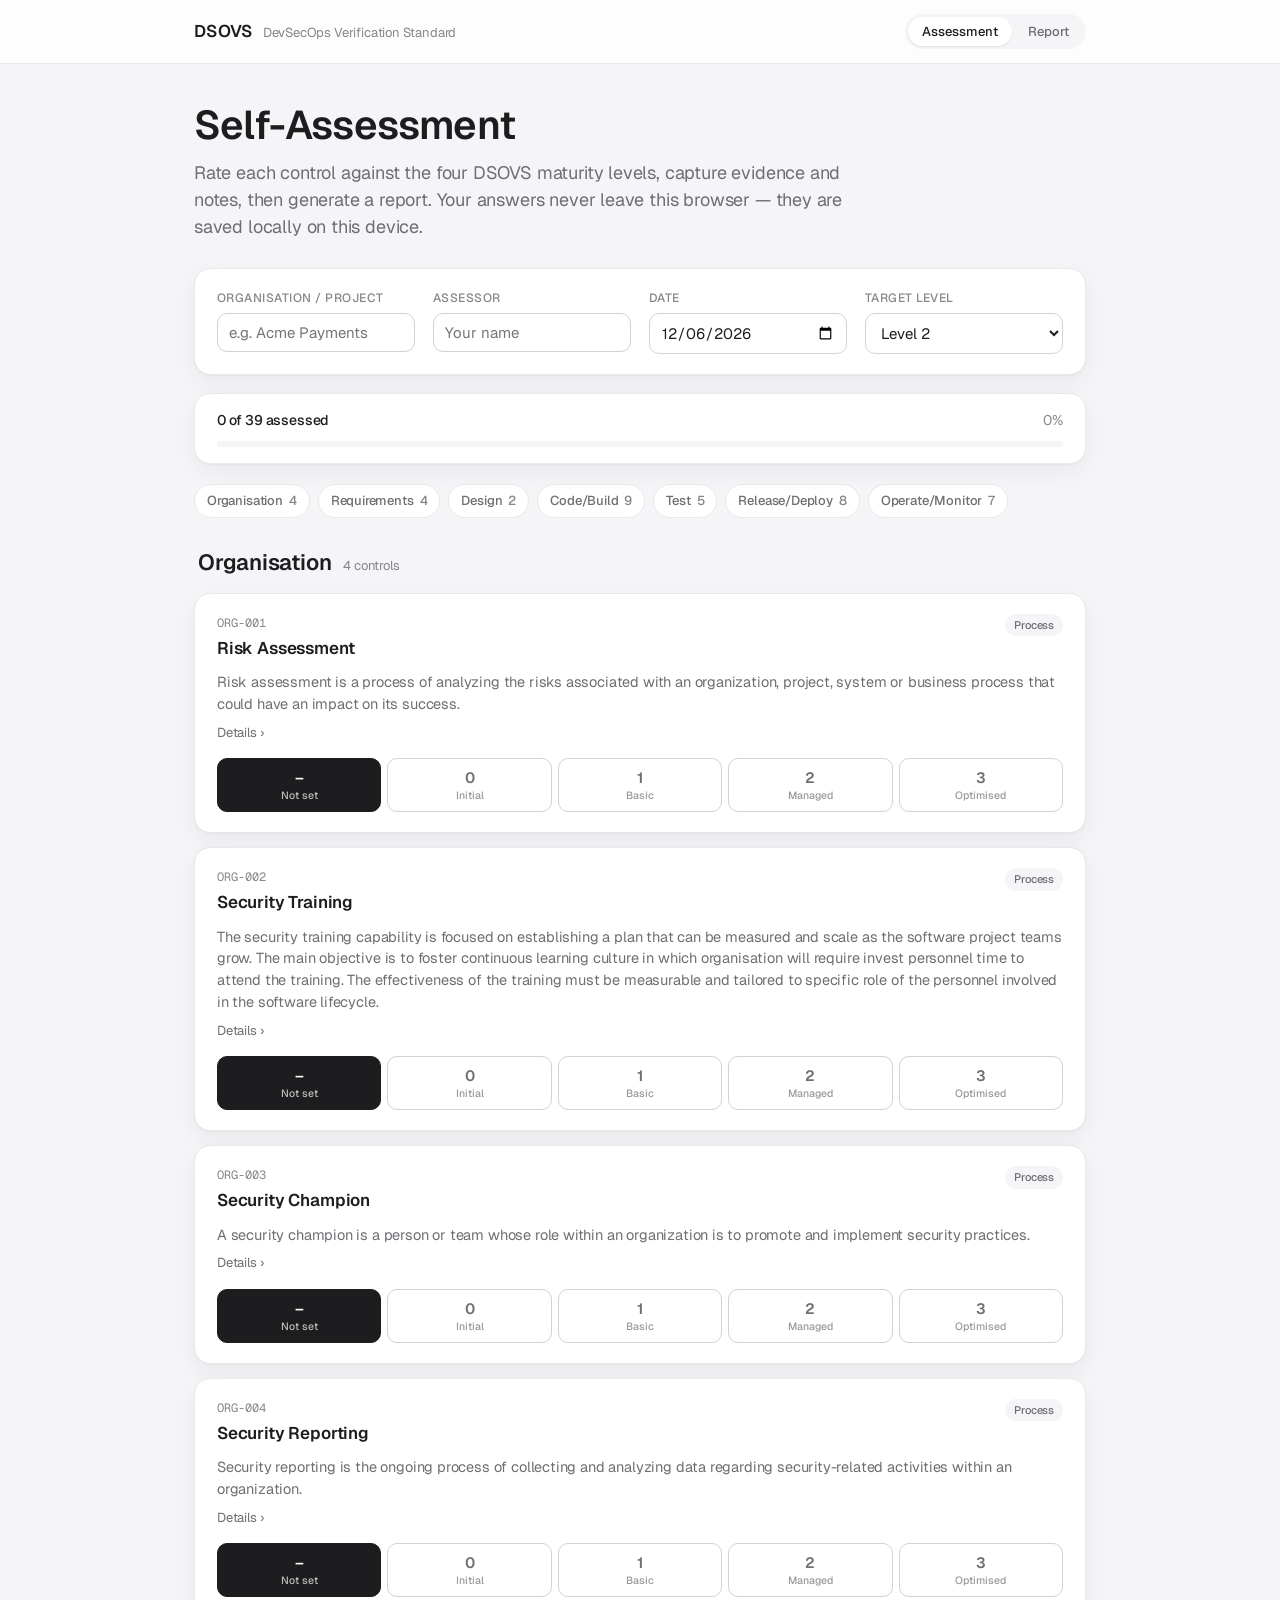
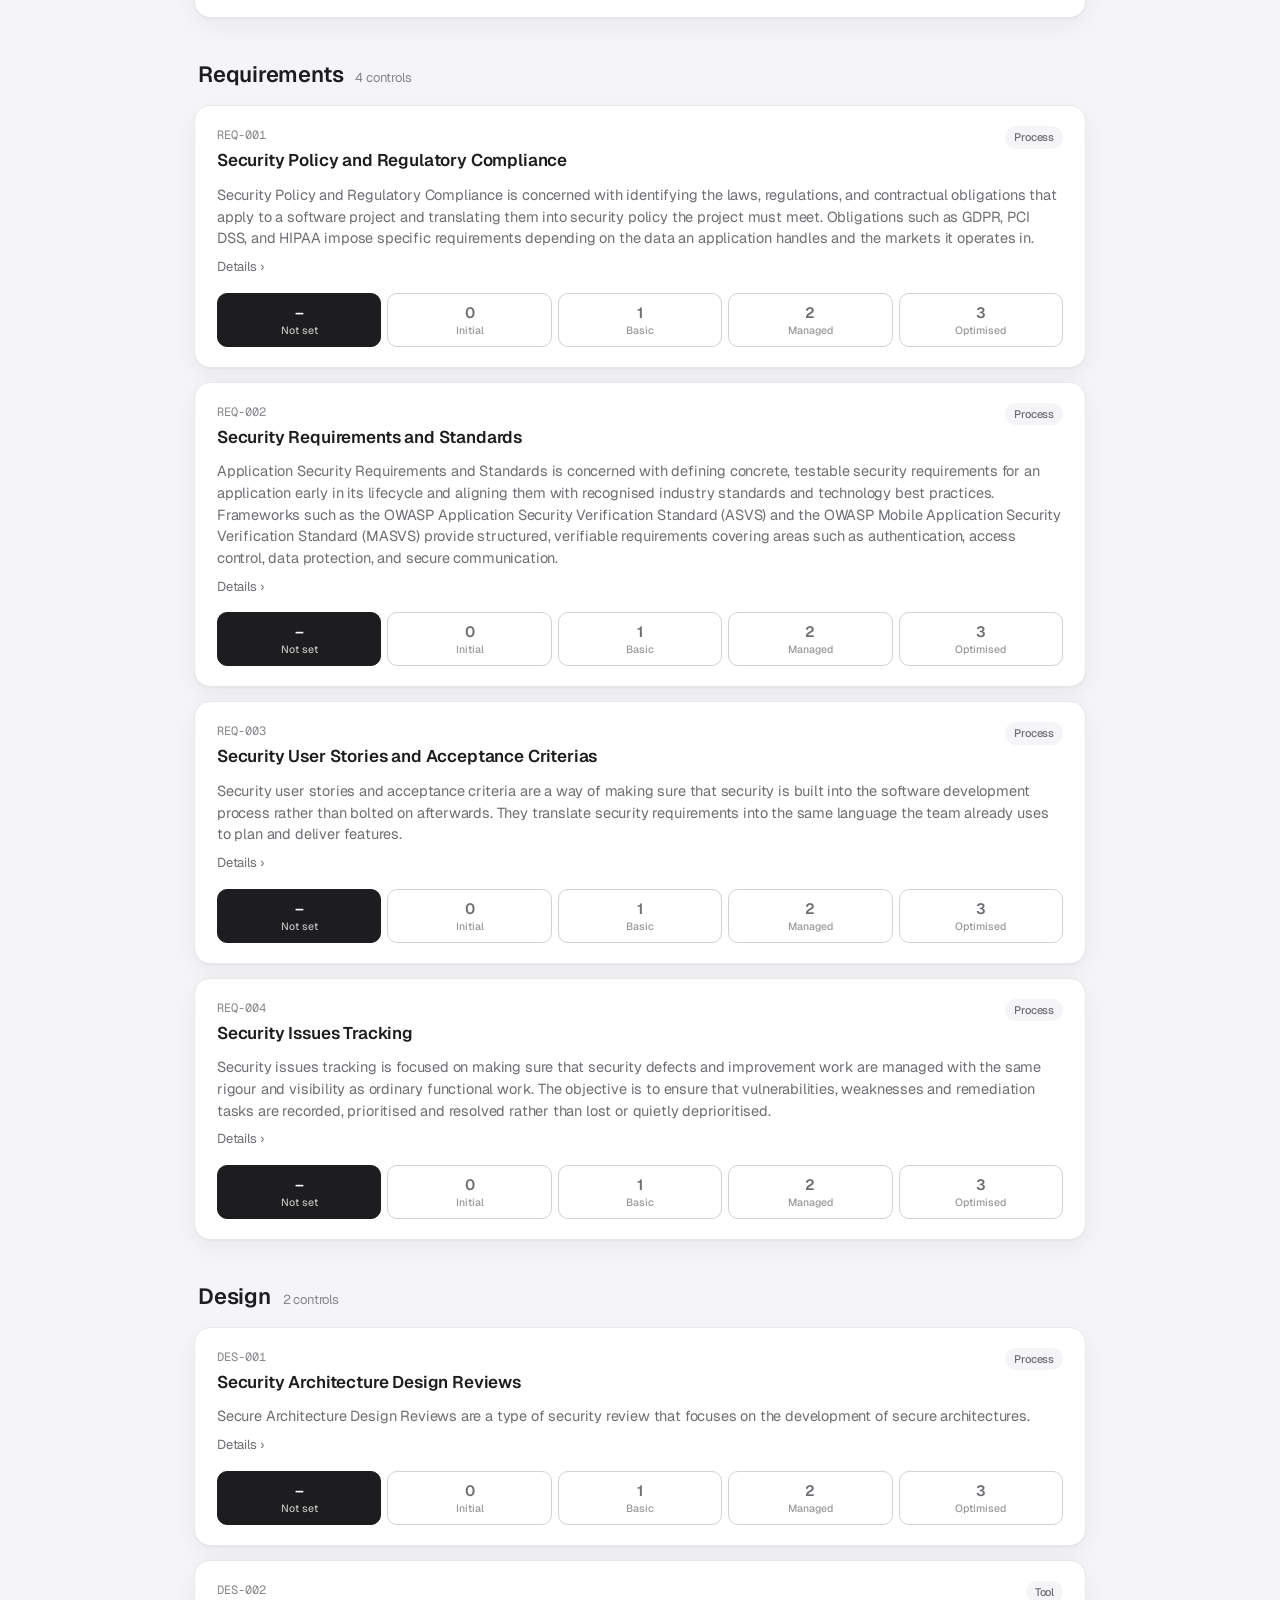
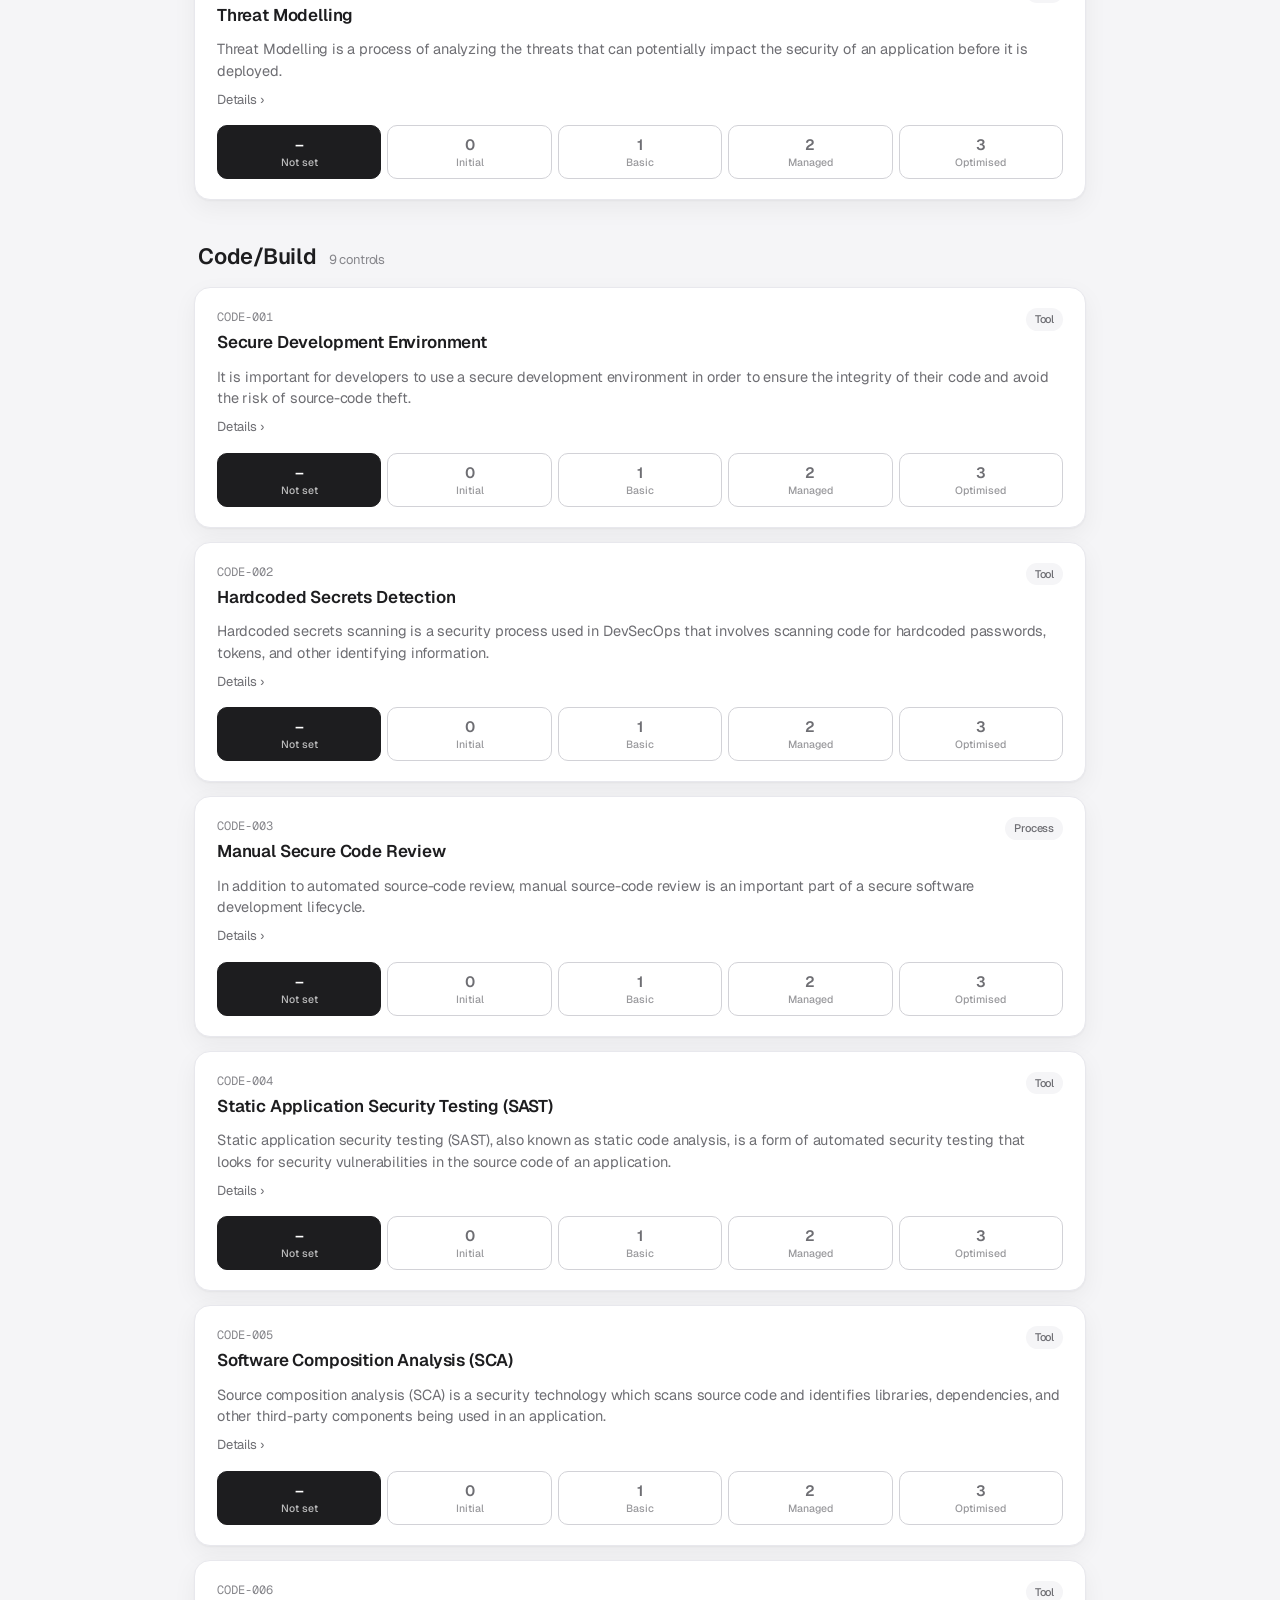
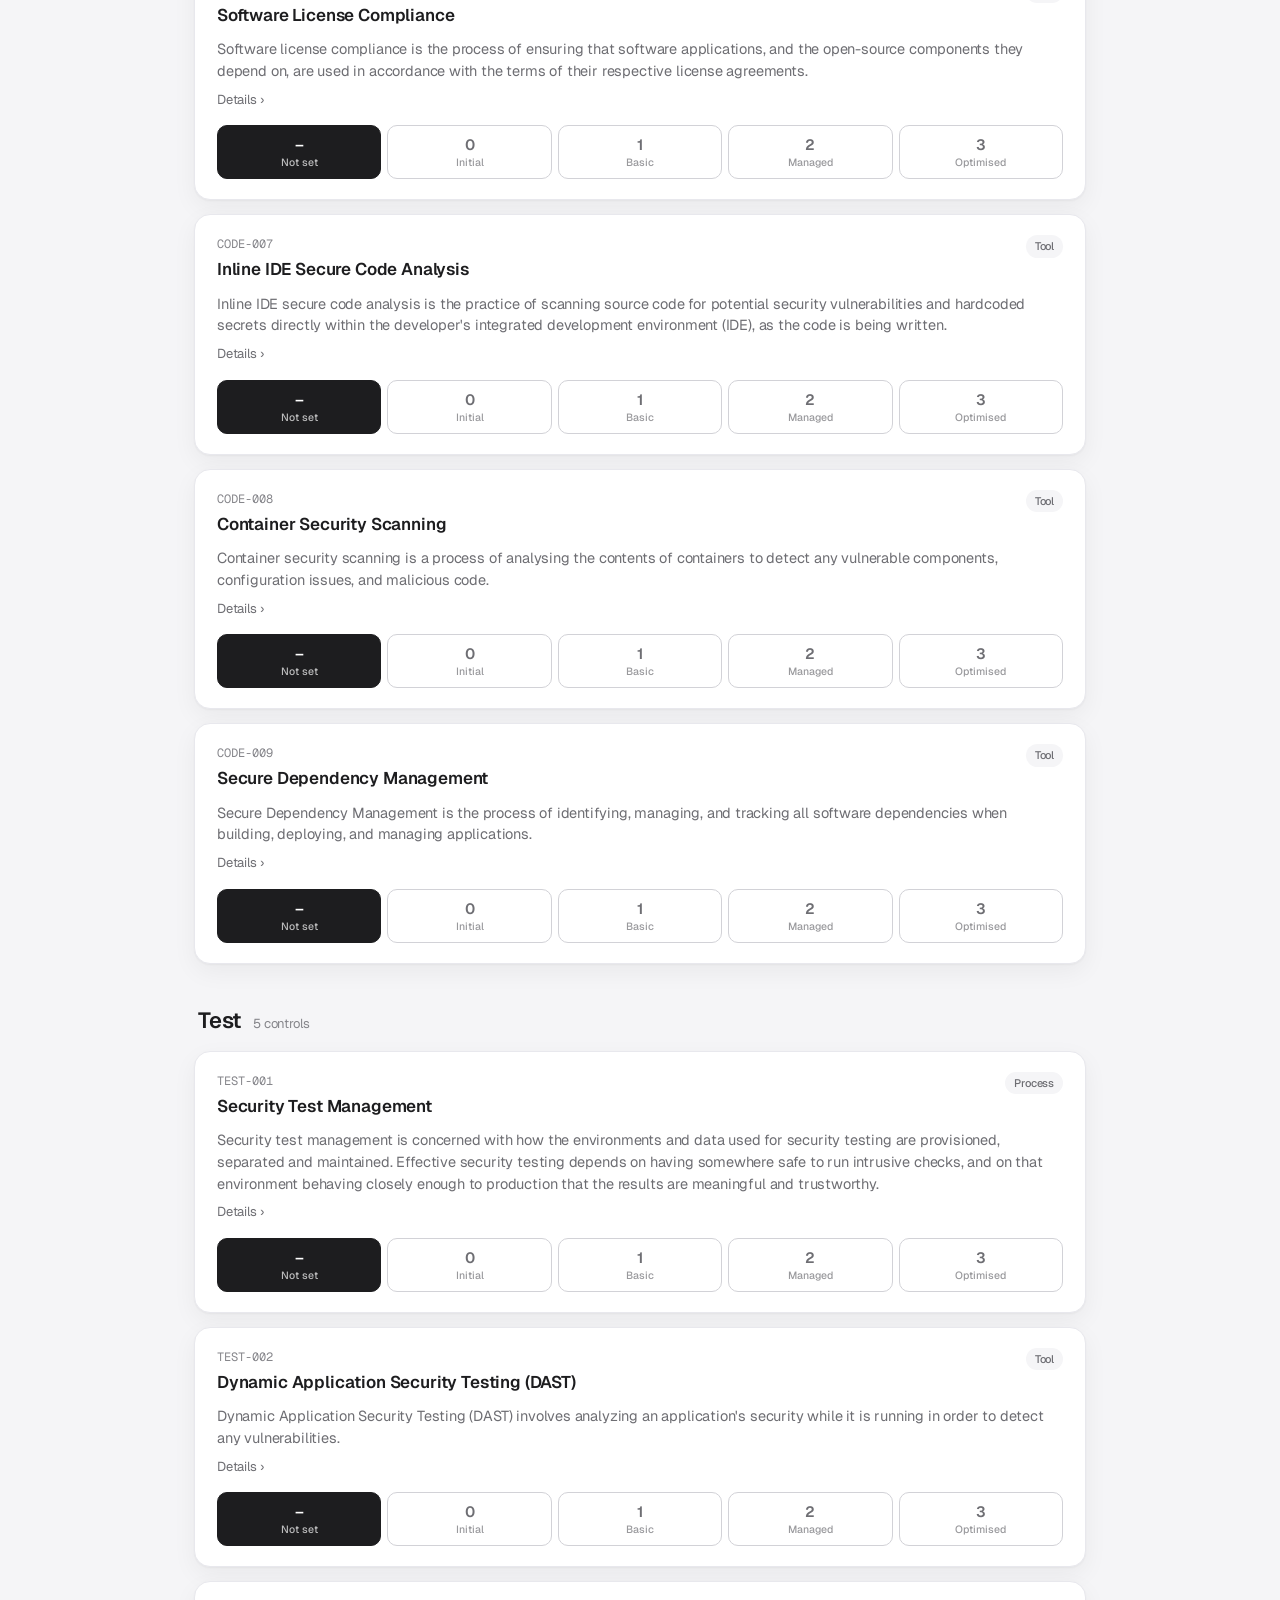
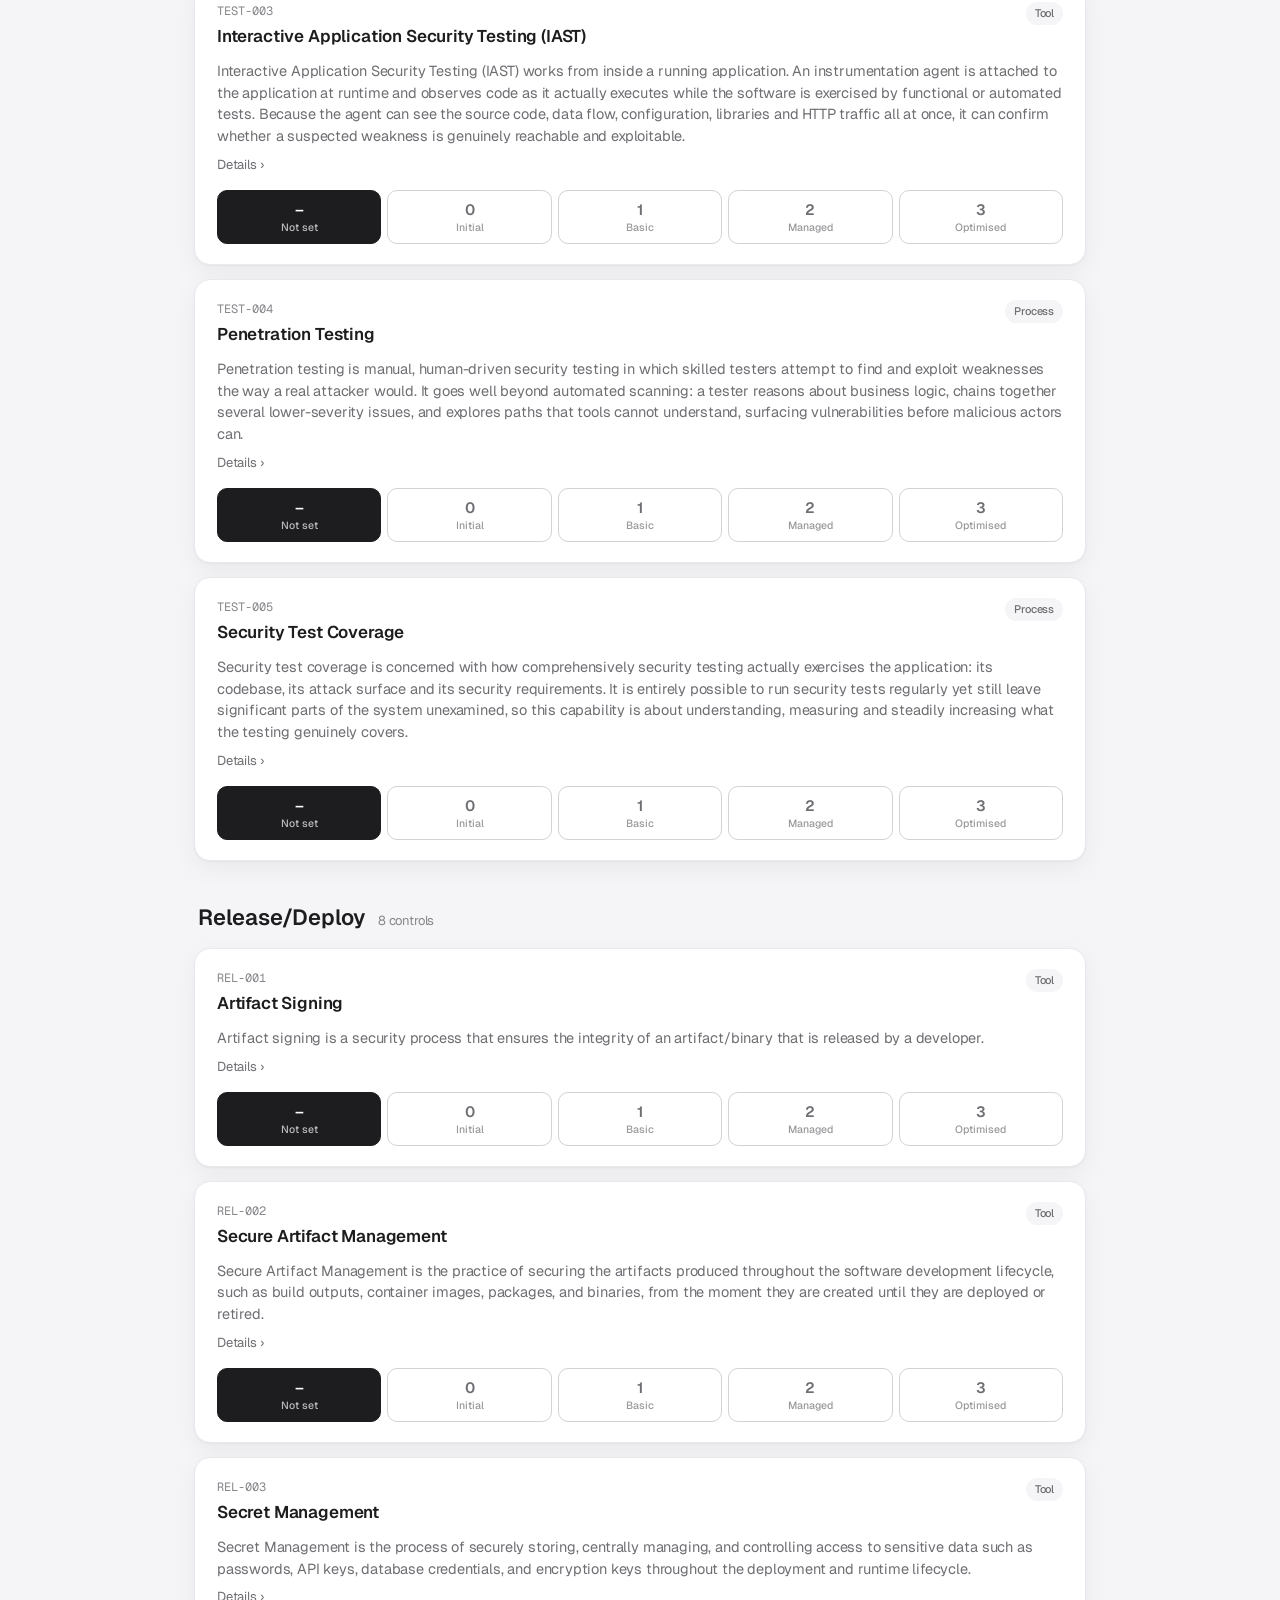
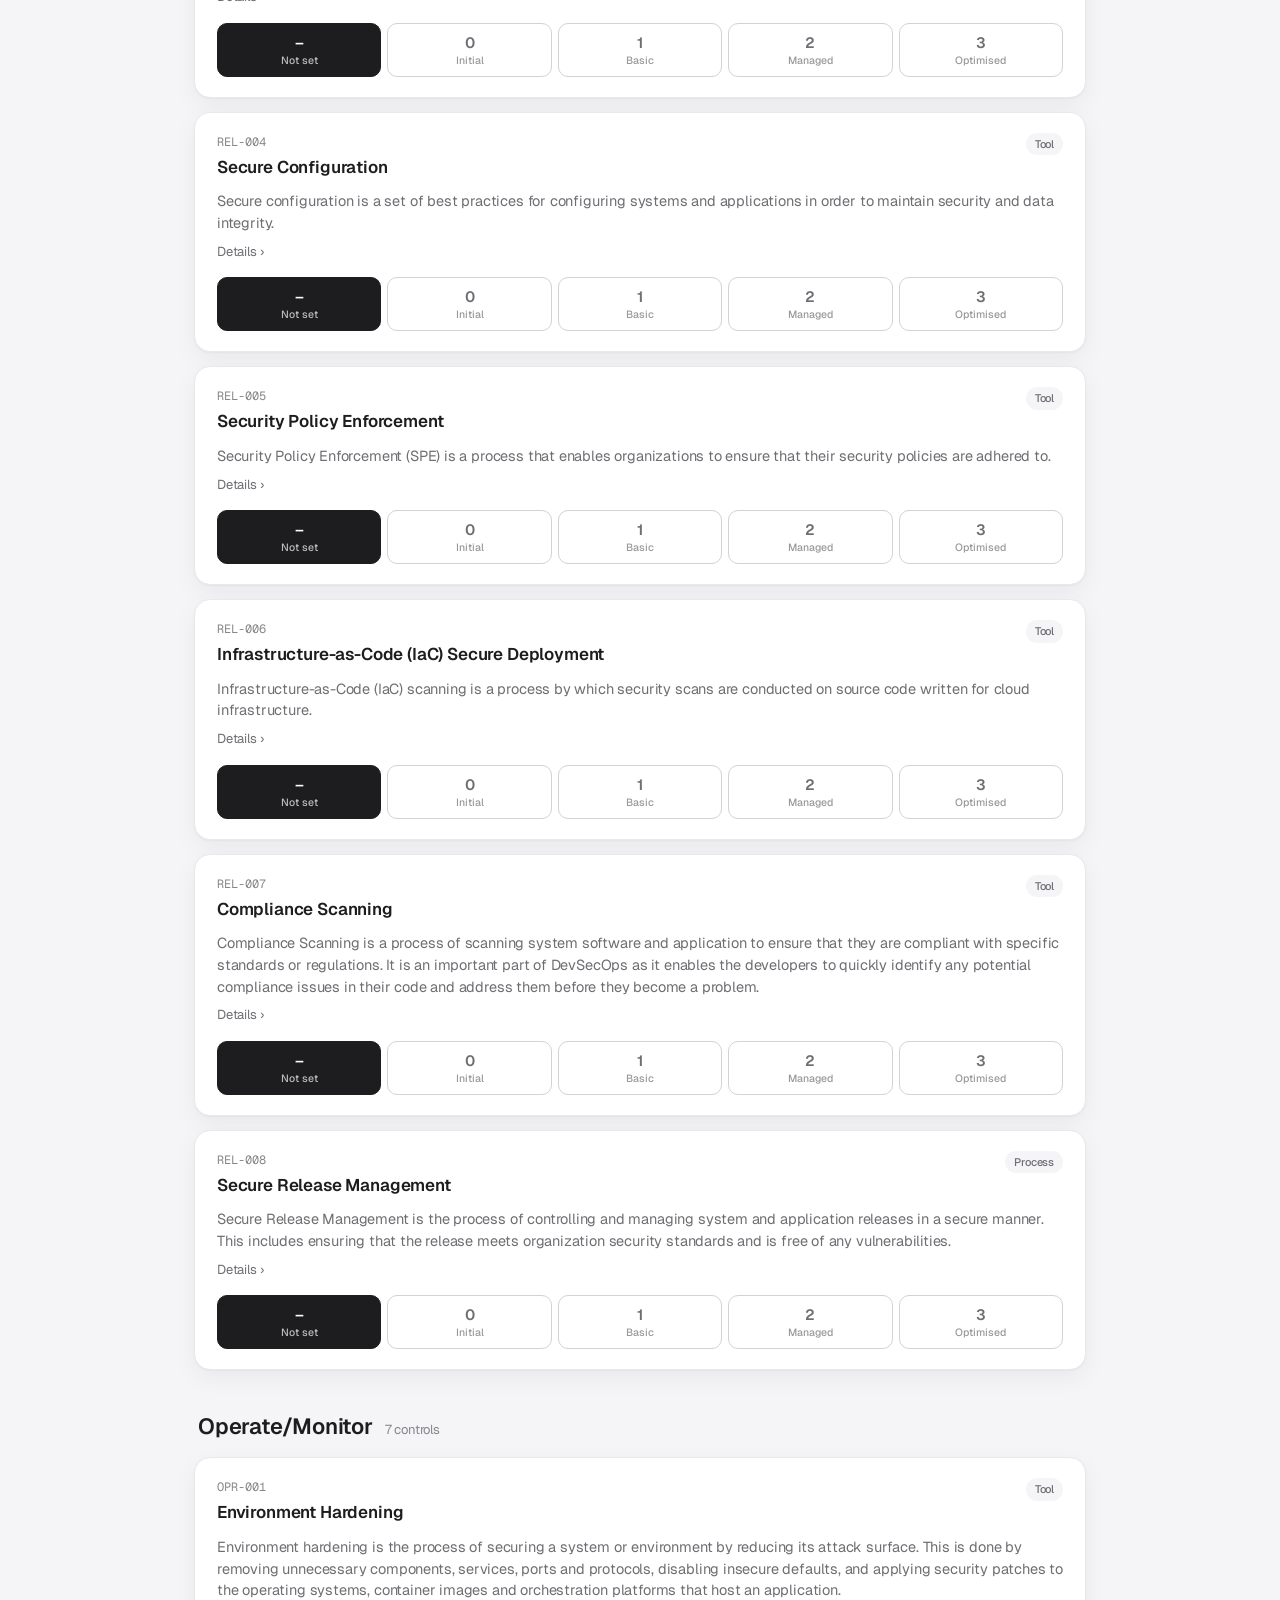
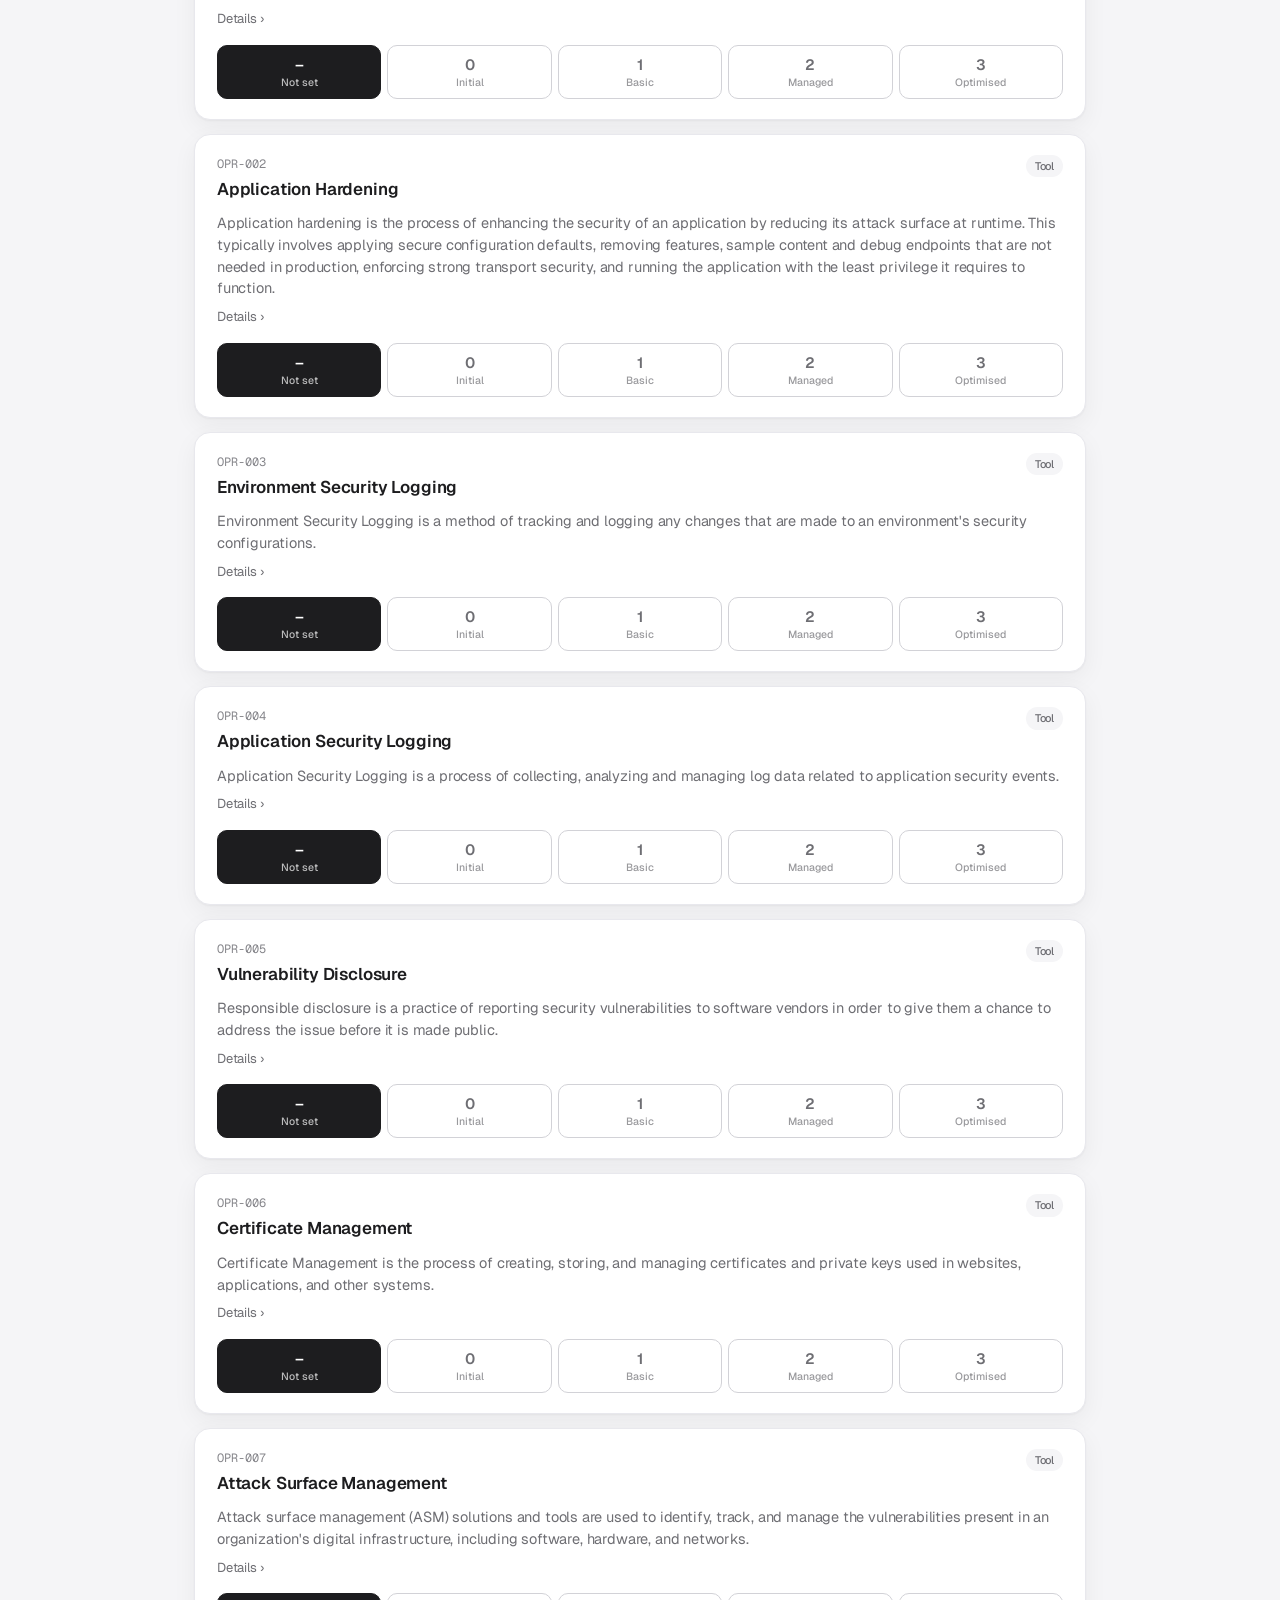
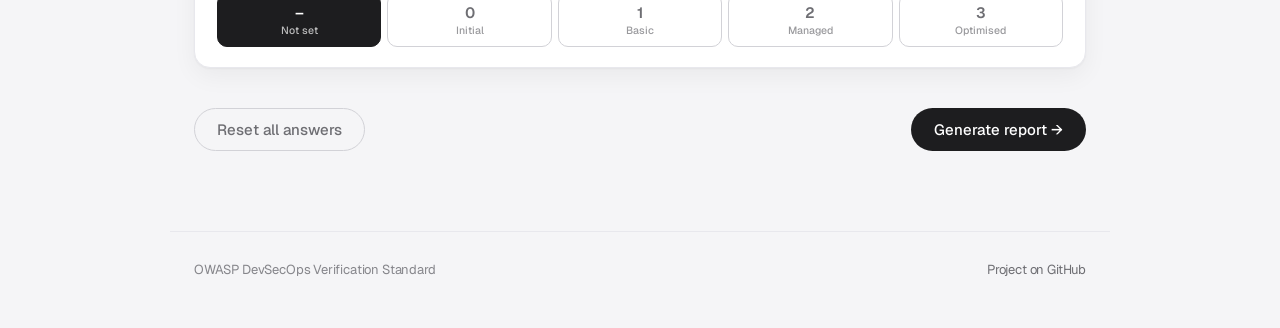
==== assessment/index.html @ d351a8f4 "Add machine-readable source of truth, JSON API, self-assessment tool Introduce a single source of tr" ====
<!DOCTYPE html>
<html lang="en">
<head>
  <meta charset="utf-8" />
  <meta name="viewport" content="width=device-width, initial-scale=1" />
  <title>DSOVS Self-Assessment</title>
  <meta name="description" content="Self-assess your software development lifecycle against the OWASP DevSecOps Verification Standard. Everything stays in your browser." />
  <link rel="preconnect" href="https://fonts.googleapis.com" />
  <link rel="preconnect" href="https://fonts.gstatic.com" crossorigin />
  <link href="https://fonts.googleapis.com/css2?family=Geist:wght@400;500;600;700&family=Geist+Mono:wght@400;500&display=swap" rel="stylesheet" />
  <link rel="stylesheet" href="styles.css" />
</head>
<body>
  <header class="topbar">
    <div class="topbar-inner">
      <div class="brand">
        <span class="brand-mark">DSOVS</span>
        <span class="brand-sub">DevSecOps Verification Standard</span>
      </div>
      <nav class="view-switch" aria-label="Views">
        <button class="seg" data-view="assess" aria-pressed="true">Assessment</button>
        <button class="seg" data-view="report" aria-pressed="false">Report</button>
      </nav>
    </div>
  </header>

  <main class="wrap">
    <!-- ASSESSMENT VIEW -->
    <section id="view-assess">
      <div class="hero">
        <h1>Self-Assessment</h1>
        <p class="lede">Rate each control against the four DSOVS maturity levels, capture evidence and notes, then generate a report. Your answers never leave this browser &mdash; they are saved locally on this device.</p>
      </div>

      <div class="setup card">
        <div class="field">
          <label for="org">Organisation / project</label>
          <input id="org" type="text" placeholder="e.g. Acme Payments" autocomplete="off" />
        </div>
        <div class="field">
          <label for="assessor">Assessor</label>
          <input id="assessor" type="text" placeholder="Your name" autocomplete="off" />
        </div>
        <div class="field">
          <label for="date">Date</label>
          <input id="date" type="date" />
        </div>
        <div class="field">
          <label for="target">Target level</label>
          <select id="target">
            <option value="1">Level 1</option>
            <option value="2" selected>Level 2</option>
            <option value="3">Level 3</option>
          </select>
        </div>
      </div>

      <div class="progress-bar card" id="progress">
        <div class="progress-meta">
          <span id="progress-count">0 of 0 assessed</span>
          <span id="progress-pct" class="muted">0%</span>
        </div>
        <div class="track"><div class="fill" id="progress-fill" style="width:0%"></div></div>
      </div>

      <nav class="phase-nav" id="phase-nav" aria-label="Jump to phase"></nav>

      <div id="controls"></div>

      <div class="footer-actions">
        <button class="btn ghost" id="reset">Reset all answers</button>
        <button class="btn primary" id="goto-report">Generate report &rarr;</button>
      </div>
    </section>

    <!-- REPORT VIEW -->
    <section id="view-report" hidden>
      <div id="report"></div>
    </section>
  </main>

  <footer class="sitefoot">
    <span>OWASP DevSecOps Verification Standard</span>
    <a href="https://github.com/OWASP/www-project-devsecops-verification-standard" target="_blank" rel="noopener">Project on GitHub</a>
  </footer>

  <script src="data.js"></script>
  <script src="app.js"></script>
</body>
</html>
---- assessment/styles.css ----
:root {
  --bg: #ffffff;
  --bg-subtle: #f5f5f7;
  --card: #ffffff;
  --border: #d2d2d7;
  --border-subtle: #e8e8ed;
  --text: #1d1d1f;
  --text-2: #6e6e73;
  --text-3: #86868b;
  --black: #1d1d1f;
  --accent: #0066cc;
  --ok: #1d1d1f;
  --radius: 16px;
  --radius-sm: 10px;
  --shadow: 0 1px 2px rgba(0,0,0,0.04), 0 8px 24px rgba(0,0,0,0.05);
  --maxw: 940px;
  --font: "Geist", -apple-system, BlinkMacSystemFont, "SF Pro Text", "Helvetica Neue", Arial, sans-serif;
  --mono: "Geist Mono", ui-monospace, SFMono-Regular, "SF Mono", Menlo, monospace;
}

* { box-sizing: border-box; }

html { -webkit-font-smoothing: antialiased; text-rendering: optimizeLegibility; }

body {
  margin: 0;
  font-family: var(--font);
  color: var(--text);
  background: var(--bg-subtle);
  font-size: 16px;
  line-height: 1.5;
  letter-spacing: -0.011em;
}

/* Top bar */
.topbar {
  position: sticky;
  top: 0;
  z-index: 50;
  background: rgba(255,255,255,0.8);
  backdrop-filter: saturate(180%) blur(20px);
  -webkit-backdrop-filter: saturate(180%) blur(20px);
  border-bottom: 1px solid var(--border-subtle);
}
.topbar-inner {
  max-width: var(--maxw);
  margin: 0 auto;
  padding: 14px 24px;
  display: flex;
  align-items: center;
  justify-content: space-between;
  gap: 16px;
}
.brand { display: flex; align-items: baseline; gap: 10px; min-width: 0; }
.brand-mark { font-weight: 600; font-size: 17px; letter-spacing: 0.02em; }
.brand-sub { color: var(--text-3); font-size: 13px; white-space: nowrap; overflow: hidden; text-overflow: ellipsis; }

/* Segmented view switch */
.view-switch { display: inline-flex; background: var(--bg-subtle); border-radius: 980px; padding: 3px; gap: 2px; }
.view-switch .seg {
  border: 0; background: transparent; font-family: inherit; font-size: 13px; font-weight: 500;
  color: var(--text-2); padding: 6px 14px; border-radius: 980px; cursor: pointer; transition: all .15s ease;
}
.view-switch .seg[aria-pressed="true"] { background: var(--card); color: var(--text); box-shadow: 0 1px 2px rgba(0,0,0,0.08); }

/* Layout */
.wrap { max-width: var(--maxw); margin: 0 auto; padding: 40px 24px 80px; }

.hero { margin-bottom: 28px; }
.hero h1 { font-size: 40px; line-height: 1.08; font-weight: 600; letter-spacing: -0.02em; margin: 0 0 12px; }
.lede { font-size: 18px; color: var(--text-2); max-width: 660px; margin: 0; }

/* Cards */
.card {
  background: var(--card);
  border: 1px solid var(--border-subtle);
  border-radius: var(--radius);
  box-shadow: var(--shadow);
}

/* Setup */
.setup {
  display: grid;
  grid-template-columns: repeat(4, 1fr);
  gap: 18px;
  padding: 20px 22px;
  margin-bottom: 18px;
}
.field { display: flex; flex-direction: column; gap: 6px; min-width: 0; }
.field label { font-size: 12px; font-weight: 500; color: var(--text-3); text-transform: uppercase; letter-spacing: 0.04em; }
.field input, .field select, textarea {
  font-family: inherit; font-size: 15px; color: var(--text);
  border: 1px solid var(--border); border-radius: var(--radius-sm);
  padding: 9px 11px; background: var(--card); width: 100%; transition: border-color .15s ease, box-shadow .15s ease;
}
.field input:focus, .field select:focus, textarea:focus {
  outline: none; border-color: var(--text-2); box-shadow: 0 0 0 4px rgba(0,0,0,0.04);
}

/* Progress */
.progress-bar { padding: 16px 22px; margin-bottom: 20px; position: sticky; top: 60px; z-index: 20; }
.progress-meta { display: flex; justify-content: space-between; font-size: 14px; font-weight: 500; margin-bottom: 10px; }
.muted { color: var(--text-3); font-weight: 400; }
.track { height: 6px; background: var(--bg-subtle); border-radius: 980px; overflow: hidden; }
.fill { height: 100%; background: var(--black); border-radius: 980px; transition: width .3s ease; }

/* Phase nav */
.phase-nav { display: flex; flex-wrap: wrap; gap: 8px; margin-bottom: 28px; }
.phase-nav a {
  font-size: 13px; font-weight: 500; color: var(--text-2); text-decoration: none;
  border: 1px solid var(--border-subtle); background: var(--card); padding: 6px 12px; border-radius: 980px; transition: all .15s ease;
}
.phase-nav a:hover { color: var(--text); border-color: var(--border); }
.phase-nav a .n { color: var(--text-3); margin-left: 6px; }

/* Phase section */
.phase { margin-bottom: 40px; scroll-margin-top: 140px; }
.phase-head { display: flex; align-items: baseline; gap: 12px; margin: 0 4px 14px; }
.phase-head h2 { font-size: 22px; font-weight: 600; letter-spacing: -0.01em; margin: 0; }
.phase-head .count { font-size: 13px; color: var(--text-3); }

/* Control card */
.control { padding: 20px 22px; margin-bottom: 14px; }
.control-top { display: flex; align-items: flex-start; justify-content: space-between; gap: 16px; }
.control-id { font-family: var(--mono); font-size: 12px; color: var(--text-3); letter-spacing: 0; }
.control h3 { font-size: 17px; font-weight: 600; margin: 4px 0 0; letter-spacing: -0.01em; }
.badge { font-size: 11px; font-weight: 500; color: var(--text-2); background: var(--bg-subtle); border-radius: 980px; padding: 3px 9px; white-space: nowrap; text-transform: capitalize; }
.control-summary { color: var(--text-2); font-size: 14.5px; margin: 10px 0 0; }
.disclose { margin-top: 8px; }
.disclose summary { cursor: pointer; font-size: 13px; color: var(--text-2); list-style: none; user-select: none; }
.disclose summary::-webkit-details-marker { display: none; }
.disclose summary::before { content: "Details \203a"; }
.disclose[open] summary::before { content: "Hide \2039"; }
.disclose .body { font-size: 14px; color: var(--text-2); margin-top: 8px; }
.disclose .body p { margin: 0 0 8px; }
.doc-link { font-size: 13px; color: var(--accent); text-decoration: none; }
.doc-link:hover { text-decoration: underline; }

/* Level segmented control */
.levels { margin-top: 16px; }
.level-seg { display: grid; grid-template-columns: repeat(5, 1fr); gap: 6px; }
.level-seg button {
  font-family: inherit; font-size: 13px; font-weight: 500; color: var(--text-2);
  border: 1px solid var(--border); background: var(--card); border-radius: var(--radius-sm);
  padding: 9px 6px; cursor: pointer; transition: all .12s ease; text-align: center;
}
.level-seg button:hover { border-color: var(--text-3); }
.level-seg button[aria-pressed="true"] { background: var(--black); border-color: var(--black); color: #fff; }
.level-seg button .lvl { display: block; font-size: 15px; font-weight: 600; }
.level-seg button .lbl { display: block; font-size: 10.5px; opacity: .7; margin-top: 1px; }

/* Selected level detail */
.level-detail { margin-top: 14px; border-top: 1px solid var(--border-subtle); padding-top: 14px; }
.level-detail .lt { font-size: 14px; font-weight: 600; margin: 0 0 6px; }
.level-detail .ld { font-size: 14px; color: var(--text-2); margin: 0 0 12px; }
.evidence-title { font-size: 12px; font-weight: 600; color: var(--text-3); text-transform: uppercase; letter-spacing: 0.04em; margin: 0 0 8px; }
.evidence-list { list-style: none; margin: 0 0 12px; padding: 0; display: flex; flex-direction: column; gap: 7px; }
.evidence-list li { display: flex; gap: 9px; align-items: flex-start; font-size: 14px; color: var(--text); }
.evidence-list input { margin-top: 3px; accent-color: var(--black); width: 15px; height: 15px; flex: none; }
.notes label { font-size: 12px; font-weight: 600; color: var(--text-3); text-transform: uppercase; letter-spacing: 0.04em; display: block; margin-bottom: 6px; }
textarea { resize: vertical; min-height: 56px; }

/* Buttons */
.btn {
  font-family: inherit; font-size: 15px; font-weight: 500; border-radius: 980px;
  padding: 11px 22px; cursor: pointer; border: 1px solid transparent; transition: all .15s ease;
}
.btn.primary { background: var(--black); color: #fff; }
.btn.primary:hover { background: #000; }
.btn.ghost { background: transparent; color: var(--text-2); border-color: var(--border); }
.btn.ghost:hover { color: var(--text); border-color: var(--text-3); }
.footer-actions { display: flex; justify-content: space-between; align-items: center; margin-top: 32px; gap: 12px; }

/* Report */
.report-head { margin-bottom: 28px; }
.report-head h1 { font-size: 34px; font-weight: 600; letter-spacing: -0.02em; margin: 0 0 6px; }
.report-meta { color: var(--text-2); font-size: 15px; }
.report-meta span + span::before { content: "\00b7"; margin: 0 8px; color: var(--text-3); }

.stat-grid { display: grid; grid-template-columns: repeat(3, 1fr); gap: 14px; margin-bottom: 28px; }
.stat { padding: 22px; text-align: left; }
.stat .num { font-size: 38px; font-weight: 600; letter-spacing: -0.02em; line-height: 1; }
.stat .lab { font-size: 13px; color: var(--text-2); margin-top: 8px; }

.section-title { font-size: 13px; font-weight: 600; color: var(--text-3); text-transform: uppercase; letter-spacing: 0.05em; margin: 32px 4px 14px; }

/* Phase bars */
.bars { padding: 8px 22px 18px; }
.bar-row { display: grid; grid-template-columns: 150px 1fr 44px; align-items: center; gap: 14px; padding: 11px 0; border-bottom: 1px solid var(--border-subtle); }
.bar-row:last-child { border-bottom: 0; }
.bar-row .name { font-size: 14px; font-weight: 500; }
.bar-track { height: 8px; background: var(--bg-subtle); border-radius: 980px; overflow: hidden; }
.bar-val { height: 100%; background: var(--black); border-radius: 980px; }
.bar-num { font-family: var(--mono); font-size: 13px; color: var(--text-2); text-align: right; }

/* Gap list */
.gap { padding: 18px 22px; margin-bottom: 12px; }
.gap-top { display: flex; align-items: baseline; justify-content: space-between; gap: 12px; }
.gap-top .g-id { font-family: var(--mono); font-size: 12px; color: var(--text-3); }
.gap-top .g-title { font-size: 16px; font-weight: 600; margin: 2px 0 0; }
.gap-move { font-size: 13px; color: var(--text-2); white-space: nowrap; }
.gap-move b { color: var(--text); font-weight: 600; }
.gap-next { margin-top: 12px; border-top: 1px solid var(--border-subtle); padding-top: 12px; }
.gap-next .nl { font-size: 13px; font-weight: 600; margin: 0 0 4px; }
.gap-next .nd { font-size: 14px; color: var(--text-2); margin: 0 0 10px; }
.gap-next ul { margin: 0; padding-left: 18px; font-size: 13.5px; color: var(--text-2); }
.gap-next ul li { margin-bottom: 4px; }
.gap-note { margin-top: 10px; font-size: 13.5px; color: var(--text-2); background: var(--bg-subtle); border-radius: var(--radius-sm); padding: 9px 12px; }
.gap-note b { color: var(--text); font-weight: 600; }

.empty { padding: 28px 22px; color: var(--text-2); font-size: 15px; text-align: center; }

.report-actions { display: flex; gap: 12px; margin-top: 32px; flex-wrap: wrap; }

/* Site footer */
.sitefoot {
  max-width: var(--maxw); margin: 0 auto; padding: 28px 24px 48px;
  display: flex; justify-content: space-between; align-items: center;
  font-size: 13px; color: var(--text-3); border-top: 1px solid var(--border-subtle);
}
.sitefoot a { color: var(--text-2); text-decoration: none; }
.sitefoot a:hover { color: var(--text); }

/* Responsive */
@media (max-width: 720px) {
  .setup { grid-template-columns: repeat(2, 1fr); }
  .stat-grid { grid-template-columns: 1fr; }
  .hero h1 { font-size: 32px; }
  .level-seg { grid-template-columns: repeat(5, 1fr); }
  .level-seg button .lbl { display: none; }
  .bar-row { grid-template-columns: 110px 1fr 40px; }
  .brand-sub { display: none; }
}

/* Print */
@media print {
  .topbar, .phase-nav, .footer-actions, .report-actions, .sitefoot, #view-assess { display: none !important; }
  body { background: #fff; }
  .wrap { padding: 0; max-width: none; }
  .card { box-shadow: none; border: 1px solid #ddd; break-inside: avoid; }
  .gap, .stat, .bars { break-inside: avoid; }
  a { color: #000 !important; text-decoration: none; }
}
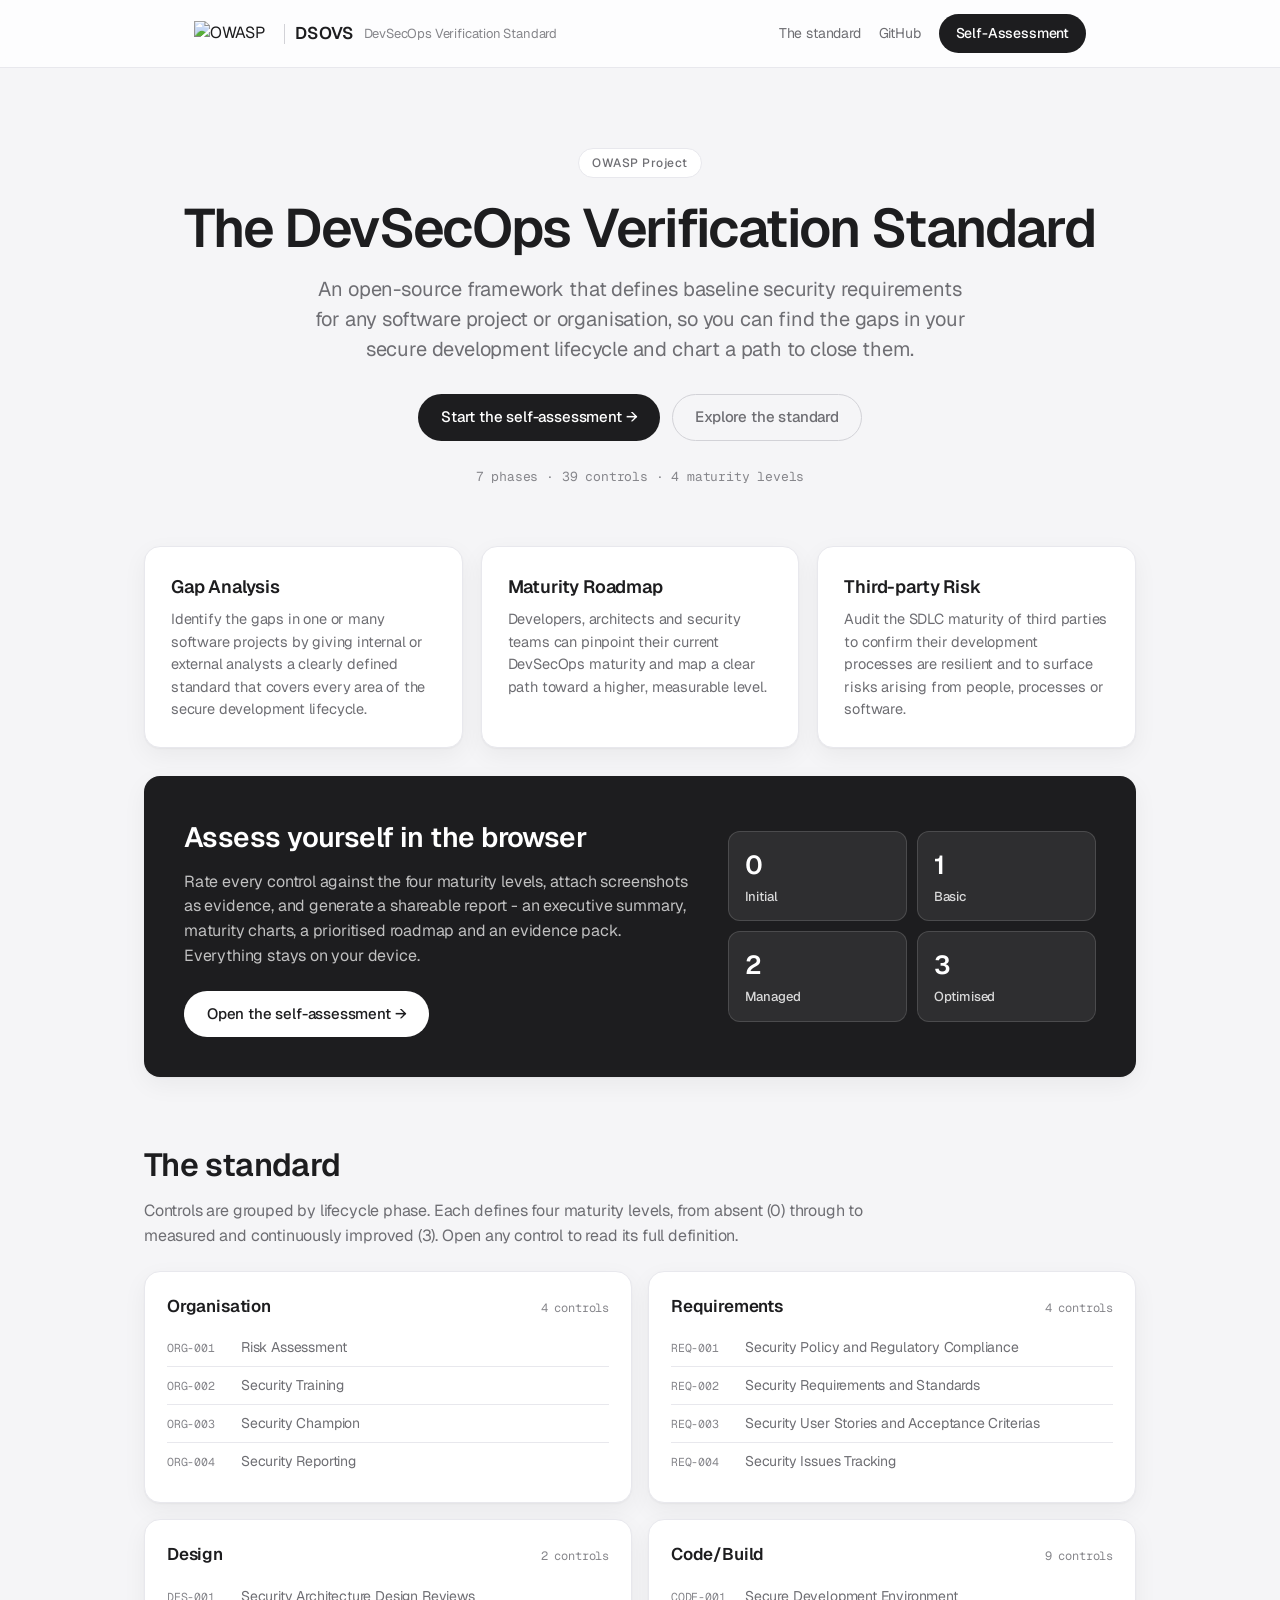
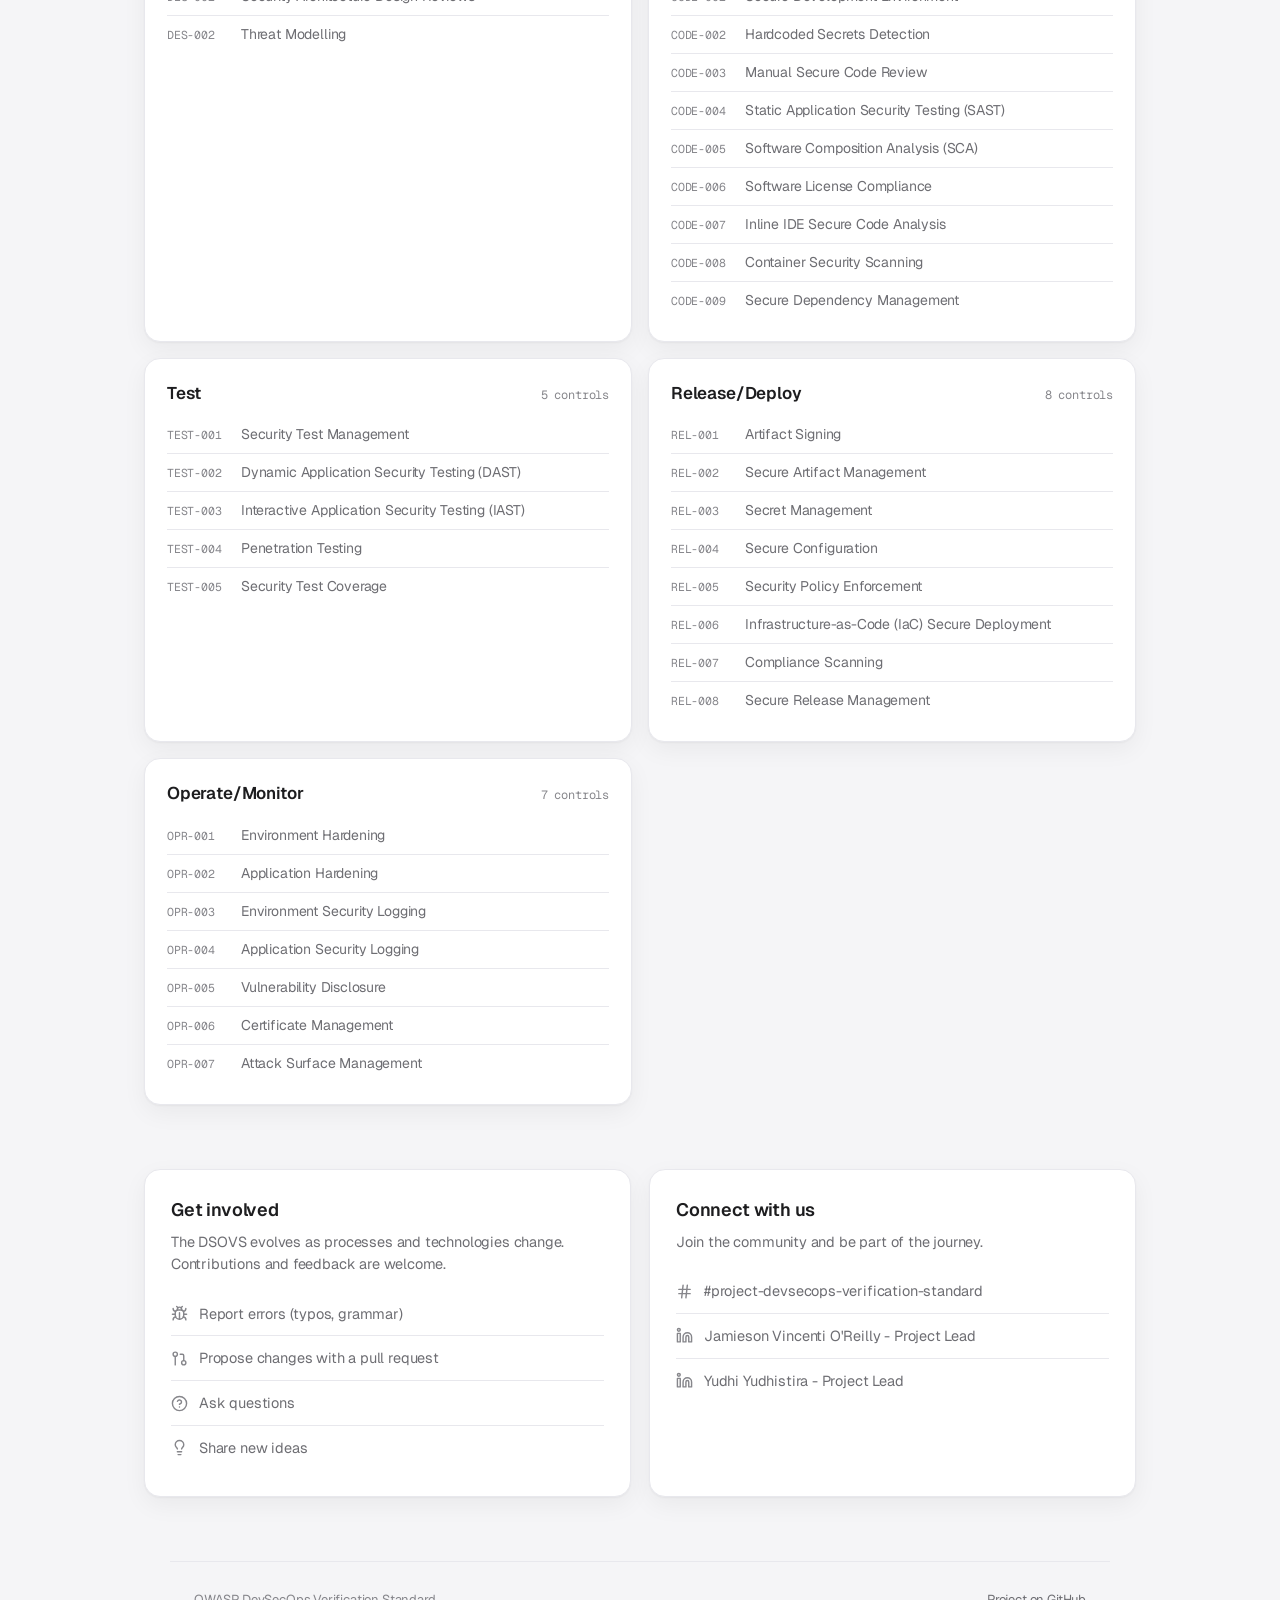
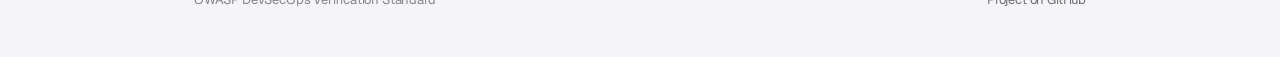
==== commit 3e32ddfc: "Add landing page and in-site control pages; refine the web app Build out the browser app around the " ====
--- a/assessment/index.html
+++ b/assessment/index.html
@@ -3,79 +3,100 @@
 <head>
   <meta charset="utf-8" />
   <meta name="viewport" content="width=device-width, initial-scale=1" />
-  <title>DSOVS Self-Assessment</title>
-  <meta name="description" content="Self-assess your software development lifecycle against the OWASP DevSecOps Verification Standard. Everything stays in your browser." />
+  <title>OWASP DevSecOps Verification Standard</title>
+  <meta name="description" content="An open-source framework to identify gaps in implementing security across the software development lifecycle." />
   <link rel="preconnect" href="https://fonts.googleapis.com" />
   <link rel="preconnect" href="https://fonts.gstatic.com" crossorigin />
   <link href="https://fonts.googleapis.com/css2?family=Geist:wght@400;500;600;700&family=Geist+Mono:wght@400;500&display=swap" rel="stylesheet" />
   <link rel="stylesheet" href="styles.css" />
+  <link rel="stylesheet" href="home.css" />
 </head>
 <body>
   <header class="topbar">
     <div class="topbar-inner">
-      <div class="brand">
+      <a class="brand" href="index.html">
+        <img class="brand-logo" src="https://upload.wikimedia.org/wikipedia/commons/e/ef/OWASP_black_logo.svg" alt="OWASP" width="86" height="28" />
+        <span class="brand-divider" aria-hidden="true"></span>
         <span class="brand-mark">DSOVS</span>
         <span class="brand-sub">DevSecOps Verification Standard</span>
-      </div>
-      <nav class="view-switch" aria-label="Views">
-        <button class="seg" data-view="assess" aria-pressed="true">Assessment</button>
-        <button class="seg" data-view="report" aria-pressed="false">Report</button>
+      </a>
+      <nav class="top-actions" aria-label="Primary">
+        <a class="toplink" href="#standard">The standard</a>
+        <a class="toplink" href="https://github.com/OWASP/www-project-devsecops-verification-standard" target="_blank" rel="noopener">GitHub</a>
+        <a class="btn primary sm" href="assess.html">Self-Assessment</a>
       </nav>
     </div>
   </header>
 
-  <main class="wrap">
-    <!-- ASSESSMENT VIEW -->
-    <section id="view-assess">
-      <div class="hero">
-        <h1>Self-Assessment</h1>
-        <p class="lede">Rate each control against the four DSOVS maturity levels, capture evidence and notes, then generate a report. Your answers never leave this browser &mdash; they are saved locally on this device.</p>
+  <main class="lwrap">
+    <section class="lhero">
+      <span class="lpill">OWASP Project</span>
+      <h1>The DevSecOps Verification Standard</h1>
+      <p class="lhero-sub">An open-source framework that defines baseline security requirements for any software project or organisation, so you can find the gaps in your secure development lifecycle and chart a path to close them.</p>
+      <div class="lhero-cta">
+        <a class="btn primary" href="assess.html">Start the self-assessment &rarr;</a>
+        <a class="btn ghost" href="#standard">Explore the standard</a>
       </div>
+      <div class="lhero-stat" id="hero-stat">7 phases &middot; 39 controls &middot; 4 maturity levels</div>
+    </section>
 
-      <div class="setup card">
-        <div class="field">
-          <label for="org">Organisation / project</label>
-          <input id="org" type="text" placeholder="e.g. Acme Payments" autocomplete="off" />
-        </div>
-        <div class="field">
-          <label for="assessor">Assessor</label>
-          <input id="assessor" type="text" placeholder="Your name" autocomplete="off" />
-        </div>
-        <div class="field">
-          <label for="date">Date</label>
-          <input id="date" type="date" />
-        </div>
-        <div class="field">
-          <label for="target">Target level</label>
-          <select id="target">
-            <option value="1">Level 1</option>
-            <option value="2" selected>Level 2</option>
-            <option value="3">Level 3</option>
-          </select>
-        </div>
+    <section class="luse">
+      <div class="lcard card">
+        <h3>Gap Analysis</h3>
+        <p>Identify the gaps in one or many software projects by giving internal or external analysts a clearly defined standard that covers every area of the secure development lifecycle.</p>
       </div>
-
-      <div class="progress-bar card" id="progress">
-        <div class="progress-meta">
-          <span id="progress-count">0 of 0 assessed</span>
-          <span id="progress-pct" class="muted">0%</span>
-        </div>
-        <div class="track"><div class="fill" id="progress-fill" style="width:0%"></div></div>
+      <div class="lcard card">
+        <h3>Maturity Roadmap</h3>
+        <p>Developers, architects and security teams can pinpoint their current DevSecOps maturity and map a clear path toward a higher, measurable level.</p>
       </div>
-
-      <nav class="phase-nav" id="phase-nav" aria-label="Jump to phase"></nav>
-
-      <div id="controls"></div>
-
-      <div class="footer-actions">
-        <button class="btn ghost" id="reset">Reset all answers</button>
-        <button class="btn primary" id="goto-report">Generate report &rarr;</button>
+      <div class="lcard card">
+        <h3>Third-party Risk</h3>
+        <p>Audit the SDLC maturity of third parties to confirm their development processes are resilient and to surface risks arising from people, processes or software.</p>
       </div>
     </section>
 
-    <!-- REPORT VIEW -->
-    <section id="view-report" hidden>
-      <div id="report"></div>
+    <section class="lband card">
+      <div class="lband-text">
+        <h2>Assess yourself in the browser</h2>
+        <p>Rate every control against the four maturity levels, attach screenshots as evidence, and generate a shareable report - an executive summary, maturity charts, a prioritised roadmap and an evidence pack. Everything stays on your device.</p>
+        <a class="btn primary" href="assess.html">Open the self-assessment &rarr;</a>
+      </div>
+      <div class="lband-levels" aria-hidden="true">
+        <div class="llv"><span>0</span>Initial</div>
+        <div class="llv"><span>1</span>Basic</div>
+        <div class="llv"><span>2</span>Managed</div>
+        <div class="llv"><span>3</span>Optimised</div>
+      </div>
+    </section>
+
+    <section id="standard" class="lstandard">
+      <div class="lsec-head">
+        <h2>The standard</h2>
+        <p>Controls are grouped by lifecycle phase. Each defines four maturity levels, from absent (0) through to measured and continuously improved (3). Open any control to read its full definition.</p>
+      </div>
+      <div id="toc" class="toc"></div>
+    </section>
+
+    <section class="linvolved">
+      <div class="lcard card">
+        <h3>Get involved</h3>
+        <p>The DSOVS evolves as processes and technologies change. Contributions and feedback are welcome.</p>
+        <ul class="llist">
+          <li><a href="https://github.com/OWASP/www-project-devsecops-verification-standard/issues" target="_blank" rel="noopener"><svg class="li-ico" viewBox="0 0 24 24" fill="none" stroke="currentColor" stroke-width="2" stroke-linecap="round" stroke-linejoin="round"><path d="m8 2 1.88 1.88"/><path d="M14.12 3.88 16 2"/><path d="M9 7.13v-1a3.003 3.003 0 1 1 6 0v1"/><path d="M12 20c-3.3 0-6-2.7-6-6v-3a4 4 0 0 1 4-4h4a4 4 0 0 1 4 4v3c0 3.3-2.7 6-6 6"/><path d="M12 20v-9"/><path d="M6.53 9C4.6 8.8 3 7.1 3 5"/><path d="M6 13H2"/><path d="M3 21c0-2.1 1.7-3.9 3.8-4"/><path d="M20.97 5c0 2.1-1.6 3.8-3.5 4"/><path d="M22 13h-4"/><path d="M17.2 17c2.1.1 3.8 1.9 3.8 4"/></svg><span>Report errors (typos, grammar)</span></a></li>
+          <li><a href="https://github.com/OWASP/www-project-devsecops-verification-standard/pulls" target="_blank" rel="noopener"><svg class="li-ico" viewBox="0 0 24 24" fill="none" stroke="currentColor" stroke-width="2" stroke-linecap="round" stroke-linejoin="round"><circle cx="18" cy="18" r="3"/><circle cx="6" cy="6" r="3"/><path d="M13 6h3a2 2 0 0 1 2 2v7"/><line x1="6" x2="6" y1="9" y2="21"/></svg><span>Propose changes with a pull request</span></a></li>
+          <li><a href="https://github.com/OWASP/www-project-devsecops-verification-standard/discussions/categories/q-a" target="_blank" rel="noopener"><svg class="li-ico" viewBox="0 0 24 24" fill="none" stroke="currentColor" stroke-width="2" stroke-linecap="round" stroke-linejoin="round"><circle cx="12" cy="12" r="10"/><path d="M9.09 9a3 3 0 0 1 5.83 1c0 2-3 3-3 3"/><path d="M12 17h.01"/></svg><span>Ask questions</span></a></li>
+          <li><a href="https://github.com/OWASP/www-project-devsecops-verification-standard/discussions/categories/ideas" target="_blank" rel="noopener"><svg class="li-ico" viewBox="0 0 24 24" fill="none" stroke="currentColor" stroke-width="2" stroke-linecap="round" stroke-linejoin="round"><path d="M15 14c.2-1 .7-1.7 1.5-2.5 1-.9 1.5-2.2 1.5-3.5A6 6 0 0 0 6 8c0 1 .2 2.2 1.5 3.5.7.7 1.3 1.5 1.5 2.5"/><path d="M9 18h6"/><path d="M10 22h4"/></svg><span>Share new ideas</span></a></li>
+        </ul>
+      </div>
+      <div class="lcard card">
+        <h3>Connect with us</h3>
+        <p>Join the community and be part of the journey.</p>
+        <ul class="llist">
+          <li><a href="https://owasp.slack.com/messages/project-devsecops-verification-standard/details/" target="_blank" rel="noopener"><svg class="li-ico" viewBox="0 0 24 24" fill="none" stroke="currentColor" stroke-width="2" stroke-linecap="round" stroke-linejoin="round"><line x1="4" x2="20" y1="9" y2="9"/><line x1="4" x2="20" y1="15" y2="15"/><line x1="10" x2="8" y1="3" y2="21"/><line x1="16" x2="14" y1="3" y2="21"/></svg><span>#project-devsecops-verification-standard</span></a></li>
+          <li><a href="https://www.linkedin.com/in/theonejvo/" target="_blank" rel="noopener"><svg class="li-ico" viewBox="0 0 24 24" fill="none" stroke="currentColor" stroke-width="2" stroke-linecap="round" stroke-linejoin="round"><path d="M16 8a6 6 0 0 1 6 6v7h-4v-7a2 2 0 0 0-2-2 2 2 0 0 0-2 2v7h-4v-7a6 6 0 0 1 6-6z"/><rect width="4" height="12" x="2" y="9"/><circle cx="4" cy="4" r="2"/></svg><span>Jamieson Vincenti O'Reilly - Project Lead</span></a></li>
+          <li><a href="https://www.linkedin.com/in/yudhiy/" target="_blank" rel="noopener"><svg class="li-ico" viewBox="0 0 24 24" fill="none" stroke="currentColor" stroke-width="2" stroke-linecap="round" stroke-linejoin="round"><path d="M16 8a6 6 0 0 1 6 6v7h-4v-7a2 2 0 0 0-2-2 2 2 0 0 0-2 2v7h-4v-7a6 6 0 0 1 6-6z"/><rect width="4" height="12" x="2" y="9"/><circle cx="4" cy="4" r="2"/></svg><span>Yudhi Yudhistira - Project Lead</span></a></li>
+        </ul>
+      </div>
     </section>
   </main>
 
@@ -85,6 +106,6 @@
   </footer>
 
   <script src="data.js"></script>
-  <script src="app.js"></script>
+  <script src="home.js"></script>
 </body>
 </html>
--- a/assessment/styles.css
+++ b/assessment/styles.css
@@ -20,7 +20,7 @@
 
 * { box-sizing: border-box; }
 
-html { -webkit-font-smoothing: antialiased; text-rendering: optimizeLegibility; }
+html { -webkit-font-smoothing: antialiased; text-rendering: optimizeLegibility; scroll-behavior: smooth; }
 
 body {
   margin: 0;
@@ -51,9 +51,20 @@
   justify-content: space-between;
   gap: 16px;
 }
-.brand { display: flex; align-items: baseline; gap: 10px; min-width: 0; }
-.brand-mark { font-weight: 600; font-size: 17px; letter-spacing: 0.02em; }
+.brand { display: flex; align-items: center; gap: 10px; min-width: 0; text-decoration: none; color: inherit; }
+.brand-logo { height: 26px; width: auto; display: block; }
+.brand-divider { width: 1px; height: 20px; background: var(--border); display: inline-block; }
+.brand-mark { font-weight: 600; font-size: 17px; letter-spacing: 0.02em; color: var(--text); }
 .brand-sub { color: var(--text-3); font-size: 13px; white-space: nowrap; overflow: hidden; text-overflow: ellipsis; }
+
+/* Top-right cluster + reset */
+.top-right { display: flex; align-items: center; gap: 14px; }
+.topreset {
+  font-family: inherit; font-size: 13px; font-weight: 500; color: var(--text-2);
+  background: transparent; border: 1px solid var(--border); border-radius: 980px;
+  padding: 6px 14px; cursor: pointer; transition: all .15s ease;
+}
+.topreset:hover { color: var(--text); border-color: var(--text-3); }
 
 /* Segmented view switch */
 .view-switch { display: inline-flex; background: var(--bg-subtle); border-radius: 980px; padding: 3px; gap: 2px; }
@@ -104,13 +115,28 @@
 .track { height: 6px; background: var(--bg-subtle); border-radius: 980px; overflow: hidden; }
 .fill { height: 100%; background: var(--black); border-radius: 980px; transition: width .3s ease; }
 
-/* Phase nav */
-.phase-nav { display: flex; flex-wrap: wrap; gap: 8px; margin-bottom: 28px; }
+/* Fixed left rail (wide screens) */
+.rail { display: none; }
+.rail-title { font-size: 11px; font-weight: 600; text-transform: uppercase; letter-spacing: 0.06em; color: var(--text-3); padding: 0 10px 8px; }
+.rail ol { list-style: none; margin: 0; padding: 0; }
+.rail a {
+  display: flex; align-items: center; justify-content: space-between; gap: 10px;
+  font-size: 13px; color: var(--text-2); text-decoration: none;
+  padding: 7px 10px; border-radius: 8px; transition: all .12s ease;
+}
+.rail a:hover { color: var(--text); background: var(--card); }
+.rail a.active { color: var(--text); font-weight: 600; background: var(--card); }
+.rail a .rl { min-width: 0; overflow: hidden; text-overflow: ellipsis; white-space: nowrap; }
+.rail a .c { font-family: var(--mono); font-size: 11px; color: var(--text-3); flex: none; }
+
+/* Phase nav (compact / narrow screens) */
+.phase-nav { display: flex; flex-wrap: wrap; gap: 8px; margin-bottom: 28px; position: sticky; top: 116px; z-index: 15; background: var(--bg-subtle); padding: 8px 0; }
 .phase-nav a {
   font-size: 13px; font-weight: 500; color: var(--text-2); text-decoration: none;
   border: 1px solid var(--border-subtle); background: var(--card); padding: 6px 12px; border-radius: 980px; transition: all .15s ease;
 }
 .phase-nav a:hover { color: var(--text); border-color: var(--border); }
+.phase-nav a.active { color: var(--text); border-color: var(--text); font-weight: 600; }
 .phase-nav a .n { color: var(--text-3); margin-left: 6px; }
 
 /* Phase section */
@@ -160,11 +186,37 @@
 .notes label { font-size: 12px; font-weight: 600; color: var(--text-3); text-transform: uppercase; letter-spacing: 0.04em; display: block; margin-bottom: 6px; }
 textarea { resize: vertical; min-height: 56px; }
 
+/* Evidence screenshots (assessment) */
+.figures { margin-top: 16px; border-top: 1px solid var(--border-subtle); padding-top: 14px; }
+.fig-head { display: flex; align-items: center; justify-content: space-between; margin-bottom: 10px; }
+.btn-mini { font-size: 12px; font-weight: 500; color: var(--text); border: 1px solid var(--border); border-radius: 980px; padding: 5px 13px; cursor: pointer; background: var(--card); transition: border-color .15s ease; }
+.btn-mini:hover { border-color: var(--text-3); }
+.fig-list { display: flex; flex-direction: column; gap: 10px; }
+.fig-empty { font-size: 13px; color: var(--text-3); margin: 0; border: 1px dashed var(--border); border-radius: var(--radius-sm); padding: 16px; text-align: center; }
+.fig { display: grid; grid-template-columns: 104px 1fr; gap: 12px; align-items: start; }
+.fig-thumb { width: 104px; height: 68px; object-fit: cover; border-radius: 8px; border: 1px solid var(--border-subtle); background: var(--bg-subtle); }
+.fig-meta { display: flex; flex-direction: column; gap: 6px; min-width: 0; }
+.fig-del { align-self: flex-start; font-size: 12px; color: var(--text-2); background: transparent; border: 0; padding: 0; cursor: pointer; text-decoration: underline; }
+.fig-del:hover { color: var(--text); }
+
+/* Evidence figures (report) */
+.evidence-block { padding: 18px 22px; margin-bottom: 12px; }
+.ev-ctl { font-family: var(--mono); font-size: 12px; color: var(--text-3); margin-bottom: 14px; }
+.figure { margin: 0 0 20px; }
+.figure:last-child { margin-bottom: 0; }
+.figure img { width: 100%; max-width: 600px; border: 1px solid var(--border-subtle); border-radius: 10px; display: block; }
+.figure figcaption { font-size: 13.5px; color: var(--text-2); margin-top: 9px; line-height: 1.45; }
+.figure figcaption b { color: var(--text); font-weight: 600; }
+.fig-missing { font-size: 12px; color: var(--text-3); padding: 22px; background: var(--bg-subtle); border-radius: 10px; text-align: center; }
+.gap-figref { margin-top: 10px; font-size: 13px; color: var(--text-2); }
+
 /* Buttons */
 .btn {
   font-family: inherit; font-size: 15px; font-weight: 500; border-radius: 980px;
   padding: 11px 22px; cursor: pointer; border: 1px solid transparent; transition: all .15s ease;
-}
+  text-decoration: none; display: inline-block; text-align: center;
+}
+.btn:hover { text-decoration: none; }
 .btn.primary { background: var(--black); color: #fff; }
 .btn.primary:hover { background: #000; }
 .btn.ghost { background: transparent; color: var(--text-2); border-color: var(--border); }
@@ -172,10 +224,17 @@
 .footer-actions { display: flex; justify-content: space-between; align-items: center; margin-top: 32px; gap: 12px; }
 
 /* Report */
+#report { max-width: 820px; margin: 0 auto; }
+.report-intro { margin: 0 0 28px; }
+.report-intro p { font-size: 17px; line-height: 1.6; color: var(--text-2); margin: 0 0 12px; max-width: 68ch; }
+.report-intro p:first-child { color: var(--text); }
+.report-intro p:last-child { margin-bottom: 0; }
+#report .card, #report .gap, #report .stat { overflow-wrap: anywhere; }
 .report-head { margin-bottom: 28px; }
 .report-head h1 { font-size: 34px; font-weight: 600; letter-spacing: -0.02em; margin: 0 0 6px; }
 .report-meta { color: var(--text-2); font-size: 15px; }
 .report-meta span + span::before { content: "\00b7"; margin: 0 8px; color: var(--text-3); }
+.report-meta .rid { font-family: var(--mono); font-size: 13px; color: var(--text-3); }
 
 .stat-grid { display: grid; grid-template-columns: repeat(3, 1fr); gap: 14px; margin-bottom: 28px; }
 .stat { padding: 22px; text-align: left; }
@@ -183,6 +242,34 @@
 .stat .lab { font-size: 13px; color: var(--text-2); margin-top: 8px; }
 
 .section-title { font-size: 13px; font-weight: 600; color: var(--text-3); text-transform: uppercase; letter-spacing: 0.05em; margin: 32px 4px 14px; }
+.section-lead { font-size: 14px; color: var(--text-2); line-height: 1.55; margin: -4px 4px 16px; max-width: 64ch; }
+.gap-why { font-size: 13.5px; color: var(--text-2); line-height: 1.5; margin-top: 8px; }
+
+/* Charts */
+.charts { display: grid; grid-template-columns: 190px 1fr; gap: 8px; align-items: center; padding: 24px 22px; }
+.donut-wrap { text-align: center; }
+.donut { width: 130px; height: 130px; }
+.donut .d-track { fill: none; stroke: var(--bg-subtle); stroke-width: 11; }
+.donut .d-val { fill: none; stroke: var(--black); stroke-width: 11; stroke-linecap: round; }
+.donut .d-num { font: 600 28px var(--font); fill: var(--text); letter-spacing: -0.02em; }
+.donut .d-sub { font: 500 10px var(--font); fill: var(--text-3); text-transform: uppercase; letter-spacing: 0.06em; }
+.donut-cap { font-size: 13px; color: var(--text-2); margin-top: 6px; }
+.radar-wrap { min-width: 0; }
+.radar { width: 100%; max-width: 380px; height: auto; display: block; margin: 0 auto; }
+.radar .ring { fill: none; stroke: var(--border-subtle); stroke-width: 1; }
+.radar .axis { stroke: var(--border-subtle); stroke-width: 1; }
+.radar .r-data { fill: rgba(29,29,31,0.10); stroke: var(--black); stroke-width: 1.5; stroke-linejoin: round; }
+.radar .r-dot { fill: var(--black); }
+.radar .r-label { font: 500 11px var(--font); fill: var(--text-2); }
+
+/* Pipeline flow */
+.pipeline { padding: 22px; }
+.pl-row { display: flex; align-items: stretch; gap: 0; overflow-x: auto; }
+.pl-stage { flex: 1 1 0; min-width: 64px; border-radius: 10px; padding: 14px 8px; text-align: center; }
+.pl-name { font-size: 11px; font-weight: 500; letter-spacing: 0.02em; opacity: 0.88; white-space: nowrap; overflow: hidden; text-overflow: ellipsis; }
+.pl-val { font-size: 22px; font-weight: 600; letter-spacing: -0.02em; margin-top: 3px; }
+.pl-arrow { flex: 0 0 auto; align-self: center; color: var(--text-3); font-size: 18px; padding: 0 5px; }
+.pl-cap { font-size: 12.5px; color: var(--text-3); margin-top: 14px; text-align: center; }
 
 /* Phase bars */
 .bars { padding: 8px 22px 18px; }
@@ -196,7 +283,8 @@
 /* Gap list */
 .gap { padding: 18px 22px; margin-bottom: 12px; }
 .gap-top { display: flex; align-items: baseline; justify-content: space-between; gap: 12px; }
-.gap-top .g-id { font-family: var(--mono); font-size: 12px; color: var(--text-3); }
+.g-id { display: inline-block; font-family: var(--mono); font-size: 12px; color: var(--text-3); text-decoration: none; }
+a.g-id:hover { color: var(--text); text-decoration: underline; }
 .gap-top .g-title { font-size: 16px; font-weight: 600; margin: 2px 0 0; }
 .gap-move { font-size: 13px; color: var(--text-2); white-space: nowrap; }
 .gap-move b { color: var(--text); font-weight: 600; }
@@ -221,6 +309,18 @@
 .sitefoot a { color: var(--text-2); text-decoration: none; }
 .sitefoot a:hover { color: var(--text); }
 
+/* Wide screens: show the fixed left rail, hide the inline nav */
+@media (min-width: 1320px) {
+  .rail {
+    display: block;
+    position: fixed;
+    top: 140px;
+    left: max(20px, calc((100vw - var(--maxw)) / 2 - 196px));
+    width: 176px;
+  }
+  .phase-nav { display: none; }
+}
+
 /* Responsive */
 @media (max-width: 720px) {
   .setup { grid-template-columns: repeat(2, 1fr); }
@@ -230,14 +330,27 @@
   .level-seg button .lbl { display: none; }
   .bar-row { grid-template-columns: 110px 1fr 40px; }
   .brand-sub { display: none; }
+  .charts { grid-template-columns: 1fr; gap: 16px; }
+  .donut-wrap { margin-bottom: 4px; }
 }
 
 /* Print */
+@page { margin: 0; }
 @media print {
-  .topbar, .phase-nav, .footer-actions, .report-actions, .sitefoot, #view-assess { display: none !important; }
-  body { background: #fff; }
-  .wrap { padding: 0; max-width: none; }
+  .topbar, .rail, .phase-nav, .footer-actions, .report-actions, .sitefoot, #view-assess { display: none !important; }
+  html, body { background: #fff; }
+  /* gutter is baked into the content as padding so it survives any "Margins" print setting */
+  .wrap { padding: 10mm 16mm 14mm; max-width: none; margin: 0; }
+  #report { max-width: 100%; margin: 0; padding: 0; }
+  .report-intro p { max-width: none; }
+  /* keep shaded pipeline / fills when printing regardless of "background graphics" */
+  .pl-stage, .donut, .radar, .fill, .bar-val { -webkit-print-color-adjust: exact; print-color-adjust: exact; }
   .card { box-shadow: none; border: 1px solid #ddd; break-inside: avoid; }
-  .gap, .stat, .bars { break-inside: avoid; }
+  .stat-grid { gap: 10px; }
+  .gap, .stat, .bars, .pipeline, .figure, .evidence-block, .charts { break-inside: avoid; }
+  /* padding (not margin) survives page breaks, so a heading pushed to a new page keeps its top gutter */
+  .section-title { break-after: avoid; page-break-after: avoid; margin-top: 0; padding-top: 12mm; }
+  .report-head, .report-intro { break-after: avoid; }
+  .figure img { max-width: 100%; }
   a { color: #000 !important; text-decoration: none; }
 }
--- a/assessment/home.css
+++ b/assessment/home.css
@@ -0,0 +1,90 @@
+/* Landing-page styles. Reuses tokens, .topbar, .card, .btn, .sitefoot from styles.css */
+
+a.brand { text-decoration: none; }
+
+.top-actions { display: flex; align-items: center; gap: 18px; }
+.toplink { font-size: 14px; color: var(--text-2); text-decoration: none; }
+.toplink:hover { color: var(--text); }
+.btn.sm { padding: 8px 16px; font-size: 14px; }
+
+.lwrap { max-width: 1040px; margin: 0 auto; padding: 24px 24px 64px; }
+
+/* Hero */
+.lhero { text-align: center; padding: 56px 0 60px; }
+.lpill {
+  display: inline-block; font-size: 12px; font-weight: 500; letter-spacing: 0.04em;
+  color: var(--text-2); background: var(--card); border: 1px solid var(--border-subtle);
+  border-radius: 980px; padding: 5px 13px; margin-bottom: 22px;
+}
+.lhero h1 { font-size: 54px; line-height: 1.04; letter-spacing: -0.03em; font-weight: 600; margin: 0 0 18px; }
+.lhero-sub { font-size: 20px; line-height: 1.5; color: var(--text-2); max-width: 660px; margin: 0 auto 30px; }
+.lhero-cta { display: flex; gap: 12px; justify-content: center; flex-wrap: wrap; }
+.lhero-stat { margin-top: 26px; font-family: var(--mono); font-size: 13px; color: var(--text-3); }
+
+/* Use cases */
+.luse { display: grid; grid-template-columns: repeat(3, 1fr); gap: 18px; margin-bottom: 28px; }
+.lcard { padding: 26px; }
+.lico {
+  width: 44px; height: 44px; border-radius: 12px; margin-bottom: 16px;
+  background: var(--bg-subtle); display: flex; align-items: center; justify-content: center; color: var(--text);
+}
+.lico svg { width: 22px; height: 22px; }
+.lcard h3 { font-size: 18px; font-weight: 600; margin: 0 0 8px; letter-spacing: -0.01em; }
+.lcard p { font-size: 14.5px; line-height: 1.55; color: var(--text-2); margin: 0; }
+
+/* Self-assessment band */
+.lband {
+  display: grid; grid-template-columns: 1.4fr 1fr; gap: 28px; align-items: center;
+  padding: 40px; margin: 28px 0 64px; background: var(--text); border: none;
+}
+.lband-text h2 { font-size: 28px; font-weight: 600; letter-spacing: -0.02em; color: #fff; margin: 0 0 12px; }
+.lband-text p { font-size: 16px; line-height: 1.55; color: rgba(255,255,255,0.72); margin: 0 0 22px; max-width: 48ch; }
+.lband .btn.primary { background: #fff; color: var(--text); }
+.lband .btn.primary:hover { background: #f0f0f2; }
+.lband-levels { display: grid; grid-template-columns: repeat(2, 1fr); gap: 10px; }
+.llv {
+  background: rgba(255,255,255,0.08); border: 1px solid rgba(255,255,255,0.14); border-radius: 12px;
+  padding: 14px 16px; color: rgba(255,255,255,0.82); font-size: 13px; font-weight: 500;
+}
+.llv span { display: block; font-size: 26px; font-weight: 600; color: #fff; letter-spacing: -0.02em; margin-bottom: 2px; }
+
+/* Standard / table of contents */
+.lsec-head { margin-bottom: 22px; }
+.lsec-head h2 { font-size: 32px; font-weight: 600; letter-spacing: -0.02em; margin: 0 0 10px; }
+.lsec-head p { font-size: 16px; line-height: 1.55; color: var(--text-2); max-width: 68ch; margin: 0; }
+
+.toc { display: grid; grid-template-columns: repeat(2, 1fr); gap: 16px; }
+.tphase { padding: 22px; }
+.tphase-head { display: flex; align-items: baseline; justify-content: space-between; gap: 10px; }
+.tphase-head h3 { font-size: 17px; font-weight: 600; margin: 0; letter-spacing: -0.01em; }
+.tphase-head .c { font-family: var(--mono); font-size: 12px; color: var(--text-3); }
+.tchips { margin-top: 10px; }
+.tchip {
+  display: flex; gap: 12px; align-items: baseline; padding: 8px 0; text-decoration: none;
+  border-top: 1px solid var(--border-subtle); font-size: 14px; color: var(--text-2);
+}
+.tchip:first-child { border-top: none; }
+.tchip:hover { color: var(--text); }
+.tchip .cc { font-family: var(--mono); font-size: 11.5px; color: var(--text-3); flex: none; min-width: 62px; }
+.tchip:hover .cc { color: var(--text-2); }
+
+/* Get involved / connect */
+.linvolved { display: grid; grid-template-columns: 1fr 1fr; gap: 18px; margin-top: 64px; }
+.linvolved h3 { font-size: 18px; font-weight: 600; margin: 0 0 8px; }
+.linvolved p { font-size: 14.5px; color: var(--text-2); margin: 0 0 16px; }
+.llist { list-style: none; margin: 0; padding: 0; }
+.llist li { border-top: 1px solid var(--border-subtle); }
+.llist li:first-child { border-top: none; }
+.llist a { display: flex; align-items: center; gap: 11px; padding: 11px 0; font-size: 14.5px; color: var(--text-2); text-decoration: none; }
+.llist a:hover { color: var(--text); }
+.li-ico { width: 17px; height: 17px; color: var(--text-3); flex: none; }
+.llist a:hover .li-ico { color: var(--text-2); }
+
+@media (max-width: 860px) {
+  .luse { grid-template-columns: 1fr; }
+  .lband { grid-template-columns: 1fr; padding: 30px; }
+  .lband-levels { grid-template-columns: repeat(4, 1fr); }
+  .toc { grid-template-columns: 1fr; }
+  .linvolved { grid-template-columns: 1fr; }
+  .lhero h1 { font-size: 40px; }
+}
